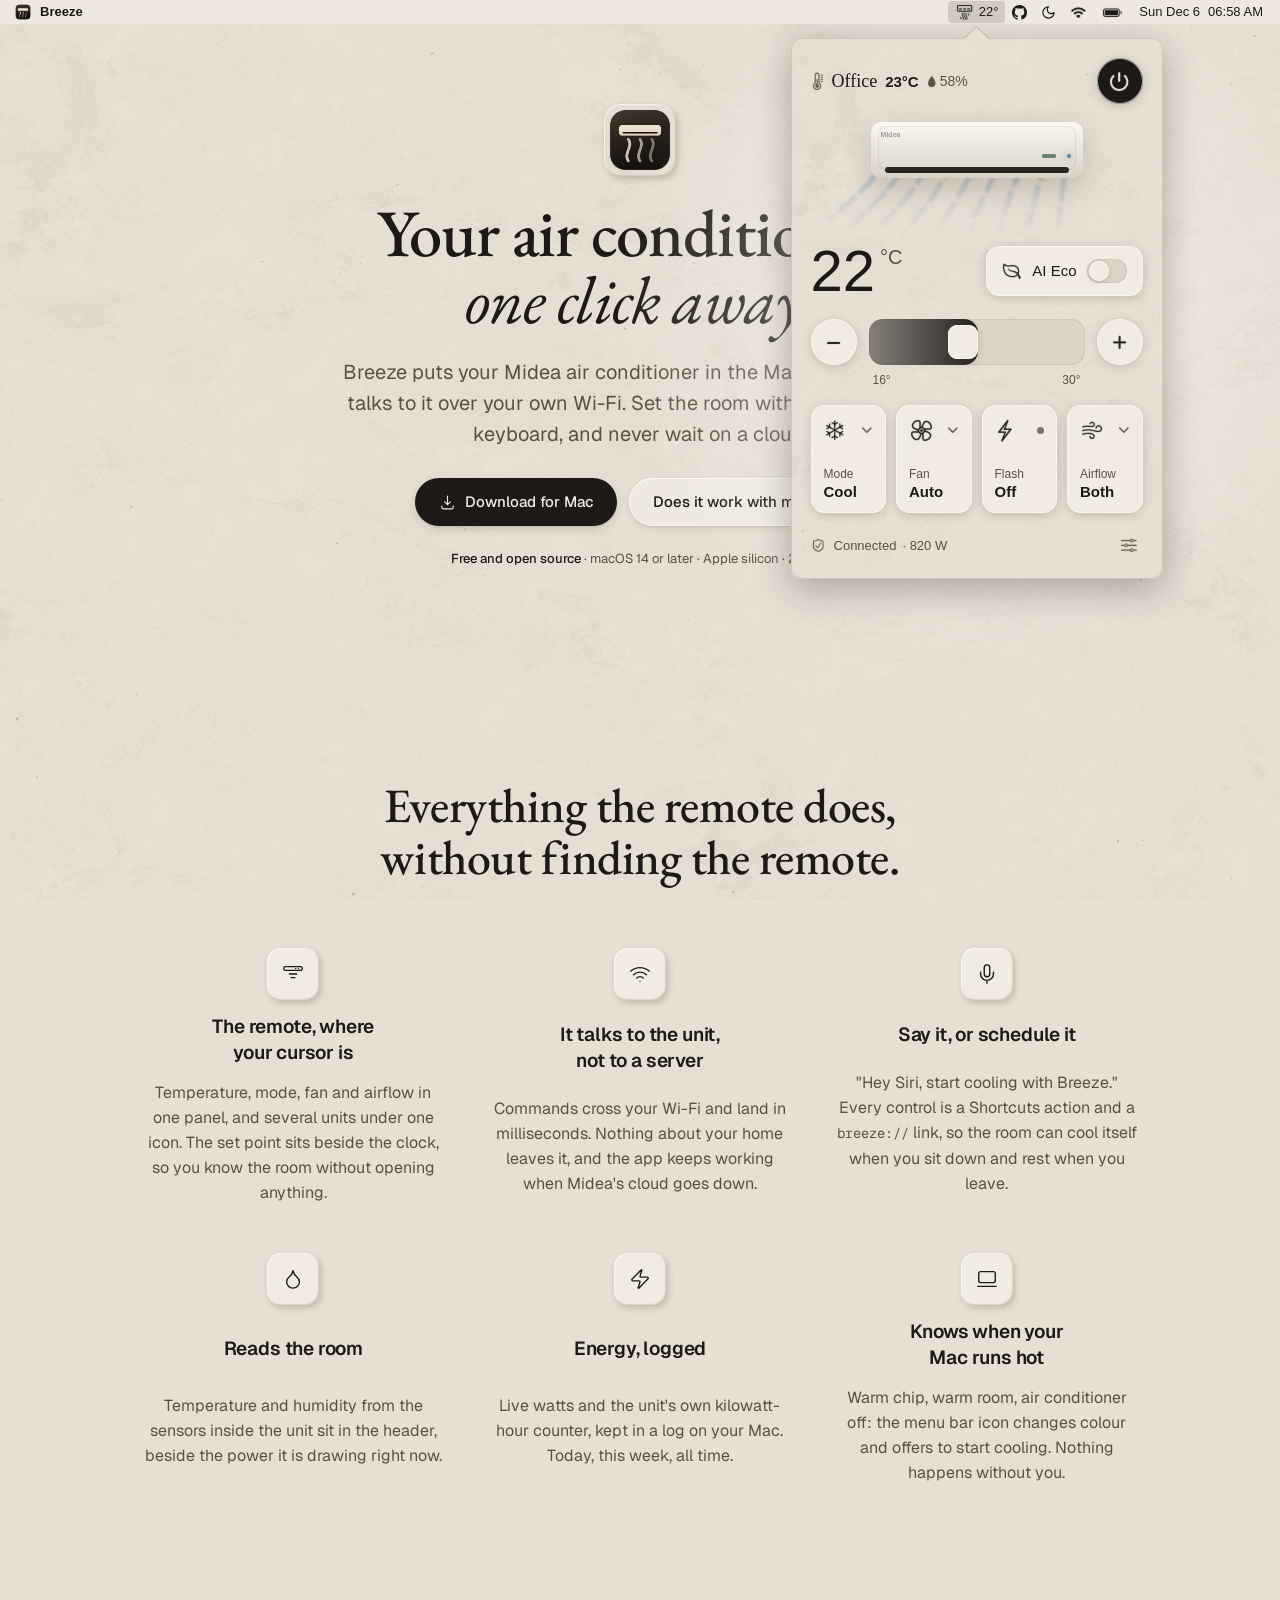
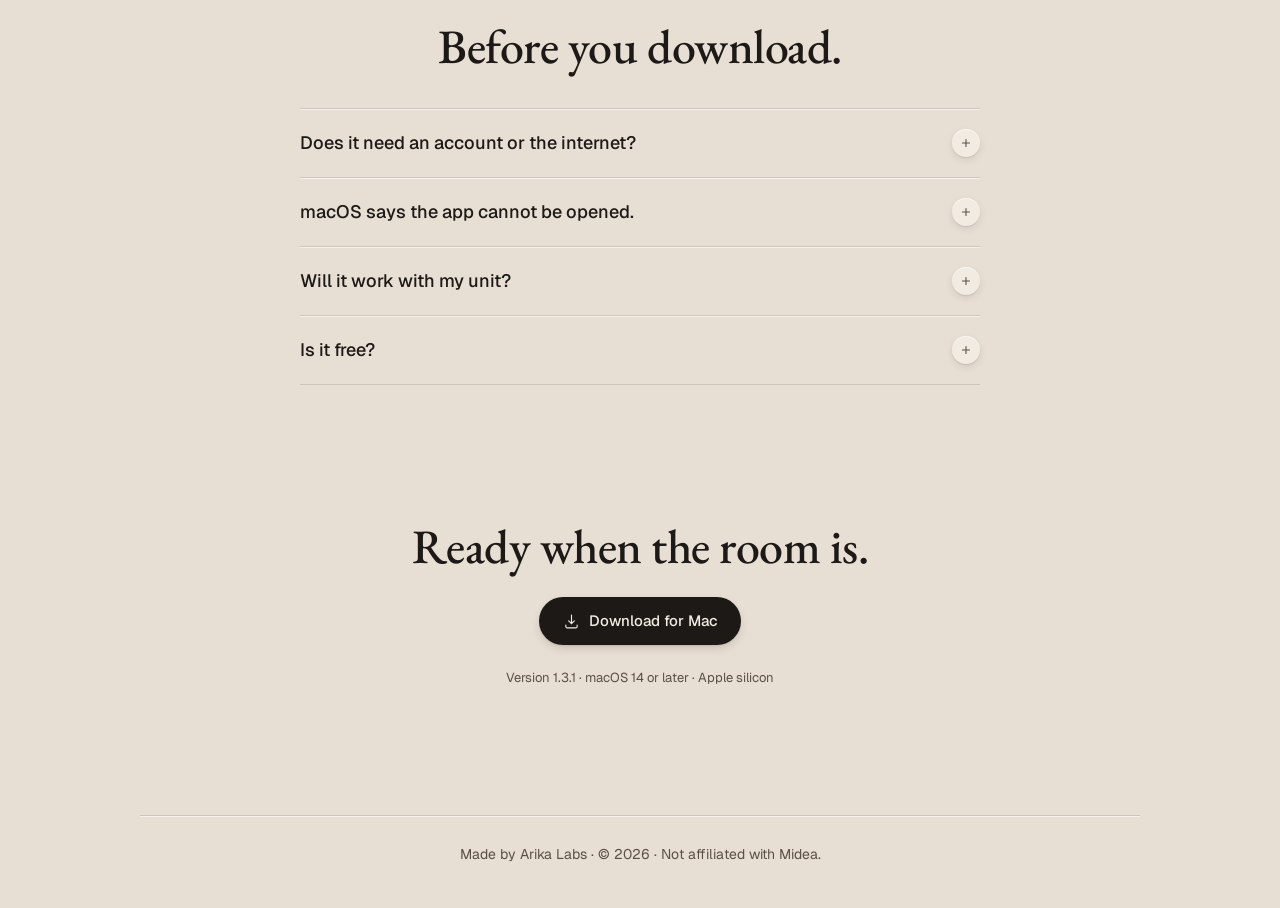
==== site/index.html @ 99cafc70 "Breeze 1.3.1 macOS menu bar app by Arika Labs for Midea air conditioners: local LAN control (MideaKi" ====
<!doctype html>
<html lang="en">
<head>
<meta charset="utf-8">
<meta name="viewport" content="width=device-width, initial-scale=1, viewport-fit=cover">
<!-- artifact:head -->
<title>Breeze</title>
<meta name="description" content="Breeze puts your Midea air conditioner in the Mac menu bar and talks to it over your own Wi-Fi. Free and open source, by Arika Labs.">
<link rel="icon" href="assets/icon.png" type="image/png">
<link rel="apple-touch-icon" href="assets/icon.png">
<meta property="og:type" content="website">
<meta property="og:title" content="Breeze">
<meta property="og:description" content="Your air conditioner, one click away. A Mac menu bar app for Midea units, by Arika Labs.">
<meta property="og:url" content="https://breeze.arikalabs.com/">
<meta property="og:image" content="https://breeze.arikalabs.com/assets/icon.png">
<meta name="twitter:card" content="summary">
<link rel="stylesheet" href="https://fonts.googleapis.com/css2?family=EB+Garamond:ital,wght@0,400;0,500;1,400;1,500&family=Geist:wght@400;500;600&family=Geist+Mono&display=swap">
<link rel="stylesheet" href="assets/site.css">
<style>
/* The stone is painted here, in the page, so its relative paths resolve against the document in every browser; the scan shows at four tenths under a wash of the ground colour. */
:root{--stone:url("assets/stone-light.jpg")}
@media (prefers-color-scheme:dark){ :root:not([data-theme="light"]){--stone:url("assets/stone-dark.jpg")} }
:root[data-theme="dark"]{--stone:url("assets/stone-dark.jpg")}
body{background:linear-gradient(var(--wash),var(--wash)) 0 0 / 100% 100% fixed,var(--stone) 0 0 / 1400px repeat fixed var(--surface)}
.sheet{background:linear-gradient(var(--wash),var(--wash)),var(--stone) center / 1400px var(--surface)}
</style>
<style>
/* panel:css */
/* The Breeze panel, measured from Sources/Breeze/*.swift. Points become CSS pixels; SwiftUI shadow radius r becomes a CSS blur of 2r. */
.bz{position:relative;width:372px;height:541px;box-sizing:border-box;padding:20px;display:flex;flex-direction:column;border-radius:11px;box-shadow:inset 0 0 0 1px var(--pop-edge);background:linear-gradient(var(--wash),var(--wash)) 0 0 / 100% 100%,var(--stone) 0 0 / 960px repeat var(--surface);color:var(--ink);font:400 15px/normal -apple-system,BlinkMacSystemFont,"SF Pro Text","Helvetica Neue",sans-serif;text-align:left;letter-spacing:normal;user-select:none;-webkit-user-select:none;--cool:#5f88a8;--heat:#b5593b;--shadow:rgba(74,58,40,.22);--air:var(--cool)}
:root[data-theme="dark"] .bz{--cool:#a9c4da;--heat:#e8907c;--shadow:rgba(0,0,0,.6)}
@media (prefers-color-scheme:dark){ :root:not([data-theme="light"]) .bz{--cool:#a9c4da;--heat:#e8907c;--shadow:rgba(0,0,0,.6)} }
.bz *{box-sizing:border-box}
:where(.bz button){font:inherit;color:inherit;border:0;padding:0;margin:0;background:none;cursor:default;-webkit-appearance:none;appearance:none}
.bz button:focus-visible{outline:2px solid var(--ink);outline-offset:2px}
.sym{display:inline-block;flex:none;background:currentColor;-webkit-mask-image:var(--i);-webkit-mask-size:100% 100%;-webkit-mask-repeat:no-repeat;-webkit-mask-position:center;mask-image:var(--i);mask-size:100% 100%;mask-repeat:no-repeat;mask-position:center}
.bz-sp{flex:1}
.bz-key{background:var(--raised);box-shadow:inset 0 0 0 1px var(--edge),0 2px 10px var(--shadow);transition:background .15s ease}
.bz-key:hover{background:var(--selected)}
.bz-round{width:46px;height:46px;border-radius:50%;display:grid;place-items:center;flex:none}

/* Symbols: the exact SF Symbol rendered at the size and weight the view uses; width and height are the symbol's own point size. */
.s-therm{--i:url([data-uri]);width:13px;height:20px}
.s-drop{--i:url([data-uri]);width:10px;height:13px}
.s-power{--i:url([data-uri]);width:23px;height:23px}
.s-minus{--i:url([data-uri]);width:18px;height:5px}
.s-plus{--i:url([data-uri]);width:18px;height:16px}
.s-leaf{--i:url([data-uri]);width:20px;height:18px}
.s-snowflake{--i:url([data-uri]);width:22px;height:22px}
.s-sun{--i:url([data-uri]);width:26px;height:24px}
.s-dry{--i:url([data-uri]);width:18px;height:22px}
.s-fan{--i:url([data-uri]);width:26px;height:24px}
.s-auto{--i:url([data-uri]);width:25px;height:22px}
.s-bolt{--i:url([data-uri]);width:20px;height:25px}
.s-wind{--i:url([data-uri]);width:25px;height:20px}
.s-chev{--i:url([data-uri]);width:12px;height:8px}
.s-shield{--i:url([data-uri]);width:15px;height:15px}
.s-sliders{--i:url([data-uri]);width:20px;height:16px}

/* Header */
.bz-head{display:flex;align-items:center;gap:8px;height:46px;flex:none}
.bz-head .s-therm{color:var(--ink-muted)}
.bz-name{font:400 18px/normal ui-serif,-apple-system-ui-serif,"New York","Iowan Old Style",Georgia,serif}
.bz-room{font-weight:600}
.bz-hum{display:flex;align-items:center;gap:3px;font-size:14px;color:var(--ink-muted);font-variant-numeric:tabular-nums}
.bz-power.on,.bz-power.on:hover{background:var(--primary);color:var(--on-primary)}

/* Hero: the unit and the air beneath it */
.bz-hero{position:relative;height:132px;flex:none}
.bz-unit{position:absolute;left:60px;top:18px;width:212px;height:56px;border-radius:10px;background:linear-gradient(#fbf8f2,#d8d1c6);box-shadow:0 10px 28px var(--shadow)}
.bz-inner{position:absolute;left:7px;top:4px;width:198px;height:44px;border-radius:8px;box-shadow:inset 0 0 0 1px rgba(0,0,0,.07)}
.bz-vent{position:absolute;left:14px;top:45px;width:184px;height:6px;border-radius:3px;background:#2a2420}
.bz-brand{position:absolute;left:20px;top:12px;transform:translate(-50%,-50%);font:600 7px/normal -apple-system,BlinkMacSystemFont,"SF Pro Text",sans-serif;color:rgba(0,0,0,.35);white-space:nowrap}
.bz-led{position:absolute;left:171px;top:32px;width:14px;height:4px;border-radius:1.5px;background:var(--success);opacity:.7}
.bz-dot{position:absolute;left:196px;top:32px;width:4px;height:4px;border-radius:50%;background:var(--air);box-shadow:0 0 6px var(--air)}
.bz.off .bz-dot{background:rgba(0,0,0,.12);box-shadow:none}
.bz-air{position:absolute;left:16px;top:56px;width:300px;height:76px;filter:blur(1.4px);pointer-events:none;transition:opacity .5s ease}
.bz.off .bz-air{opacity:0}

/* Readout and Eco */
.bz-temp{display:flex;align-items:center;height:69px;flex:none}
.bz-big{display:flex;align-items:last baseline;gap:5px}
.bz-whole{font-size:58px;font-weight:500;font-variant-numeric:tabular-nums;display:inline-block}
.bz-whole.roll{animation:bz-roll .2s ease-in-out}
@keyframes bz-roll{from{transform:translateY(calc(var(--dir,1) * 10px));opacity:0}to{transform:none;opacity:1}}
.bz-col{display:flex;flex-direction:column;justify-content:space-between;width:34px;height:50px;font-size:20px;font-weight:500;font-variant-numeric:tabular-nums}
.bz-unitsym{color:var(--ink-muted)}
.bz-frac{opacity:0;transition:opacity .2s ease}
.bz.half .bz-frac{opacity:1}
.bz-eco{display:flex;align-items:center;gap:10px;padding:13px 16px;border-radius:14px;background:var(--raised);box-shadow:inset 0 0 0 1px var(--edge),0 2px 10px var(--shadow);font-weight:500;white-space:nowrap}
.bz-eco .s-leaf{color:var(--ink)}
.bz-eco.on .s-leaf{color:var(--success)}
.bz-sw{position:relative;width:40px;height:24px;border-radius:12px;background:var(--sunken);box-shadow:inset 0 0 0 1px var(--line);transition:background .15s ease,box-shadow .15s ease;flex:none}
.bz-sw .bz-thumb{position:absolute;top:2px;left:2px;width:20px;height:20px;border-radius:50%;background:var(--raised);box-shadow:inset 0 0 0 1px var(--edge),0 1px 4px var(--shadow);transition:left .15s ease,background .15s ease}
.bz-sw.on{background:var(--primary);box-shadow:inset 0 0 0 1px var(--edge)}
.bz-sw.on .bz-thumb{left:18px;background:var(--on-primary)}

/* Slider */
.bz-slider{display:flex;align-items:center;gap:12px;margin-top:14px;height:46px;flex:none}
.bz-track{position:relative;flex:1;height:46px;border-radius:14px;background:var(--sunken);box-shadow:inset 0 0 0 1px var(--line);touch-action:none}
.bz-fill{position:absolute;left:0;top:0;bottom:0;width:calc((100% - 30px) * var(--f,0) + 30px);border-radius:14px;background:linear-gradient(90deg,color-mix(in srgb,var(--primary) 45%,transparent),color-mix(in srgb,var(--primary) 95%,transparent));transition:width .15s cubic-bezier(.2,.8,.2,1)}
.bz-knob{position:absolute;top:6px;left:calc((100% - 30px) * var(--f,0));width:30px;height:34px;border-radius:9px;background:var(--raised);box-shadow:inset 0 0 0 1px var(--edge),0 2px 8px var(--shadow);transition:left .15s cubic-bezier(.2,.8,.2,1)}
.bz.dragging .bz-knob,.bz.dragging .bz-fill{transition:none}
.bz-range{display:flex;justify-content:space-between;padding:0 62px;margin-top:8px;font-size:12px;color:var(--ink-muted);flex:none}
.bz.off .bz-temp,.bz.off .bz-slider,.bz.off .bz-range{opacity:.55}

/* Tiles */
.bz-tiles{display:flex;gap:10px;margin-top:18px;height:108px;flex:none}
.bz-tile{flex:1;min-width:0;height:108px;border-radius:14px;padding:13px;display:flex;flex-direction:column;align-items:stretch;text-align:left;position:relative}
.bz-row{display:flex;align-items:center;justify-content:space-between;height:24px;flex:none}
.bz-chev{color:var(--ink-muted)}
.bz-tdot{width:7px;height:7px;border-radius:50%;background:var(--line-strong);flex:none;transition:background .15s ease,box-shadow .15s ease}
.bz-tdot.on{background:var(--success);box-shadow:0 0 8px color-mix(in srgb,var(--success) 80%,transparent)}
.bz-grow{flex:1;min-height:6px}
.bz-lbl{font-size:12px;color:var(--ink-muted);white-space:nowrap}
.bz-val{font-size:15px;font-weight:600;margin-top:2px;white-space:nowrap;transform-origin:left center}

/* Footer */
.bz-foot{display:flex;align-items:center;gap:6px;margin-top:18px;height:28px;font-size:13px;color:var(--ink-muted);flex:none}
.bz-status{display:flex;align-items:center;gap:8px}
.bz-settings{width:28px;height:28px;display:grid;place-items:center;color:var(--ink-muted)}

/* The system menu a tile opens: macOS's own material, not the stone. */
.bz-menu{position:absolute;z-index:6;min-width:132px;padding:5px;border-radius:7px;background:rgba(242,242,242,.82);backdrop-filter:blur(40px) saturate(1.8);-webkit-backdrop-filter:blur(40px) saturate(1.8);box-shadow:0 0 0 .5px rgba(0,0,0,.18),0 12px 32px rgba(0,0,0,.22);font:400 13px/normal -apple-system,BlinkMacSystemFont,"SF Pro Text",sans-serif;color:#1d1d1f}
:root[data-theme="dark"] .bz-menu{background:rgba(44,44,46,.84);color:#f2f2f2;box-shadow:0 0 0 .5px rgba(255,255,255,.14),0 12px 32px rgba(0,0,0,.6)}
.bz-menu button{display:flex;align-items:center;gap:8px;width:100%;height:22px;padding:0 8px;border-radius:5px;text-align:left;white-space:nowrap;color:inherit}
.bz-menu button:hover,.bz-menu button:focus-visible{background:#2f7cf6;color:#fff;outline:0}
.bz-menu .sym{height:14px}
.bz-menu .s-snowflake{width:14px}.bz-menu .s-sun{width:15px}.bz-menu .s-dry{width:11px}.bz-menu .s-fan{width:15px}.bz-menu .s-auto{width:16px}
.bz-menu hr{border:0;height:1px;margin:5px 9px;background:rgba(0,0,0,.1)}
:root[data-theme="dark"] .bz-menu hr{background:rgba(255,255,255,.14)}
@media (prefers-reduced-motion:reduce){ .bz-whole.roll{animation:none} .bz *{transition:none!important} }
/* /panel:css */
</style>
<!-- /artifact:head -->
</head>
<body>
<!-- artifact:body -->
<script>(function(){try{var s=localStorage.getItem('breeze-theme');document.documentElement.setAttribute('data-theme',(s==='light'||s==='dark')?s:(window.matchMedia&&matchMedia('(prefers-color-scheme: dark)').matches?'dark':'light'));}catch(e){}})();</script>
<svg width="0" height="0" style="position:absolute" aria-hidden="true">
  <defs>
    <symbol id="i-sun" viewBox="0 0 24 24"><circle cx="12" cy="12" r="4"/><path d="M12 2v2M12 20v2M4.93 4.93l1.41 1.41M17.66 17.66l1.41 1.41M2 12h2M20 12h2M6.34 17.66l-1.41 1.41M19.07 4.93l-1.41 1.41"/></symbol>
    <symbol id="i-moon" viewBox="0 0 24 24"><path d="M12 3a6 6 0 0 0 9 9 9 9 0 1 1-9-9Z"/></symbol>
    <symbol id="i-down" viewBox="0 0 24 24"><path d="M12 3v12m0 0 4-4m-4 4-4-4M4 17v2a2 2 0 0 0 2 2h12a2 2 0 0 0 2-2v-2"/></symbol>
    <symbol id="i-bar" viewBox="0 0 24 24"><rect x="2" y="4" width="20" height="4" rx="1.5"/><path d="M15 6h.01M18 6h.01M8 12h8M10 16h4"/></symbol>
    <symbol id="i-wifi" viewBox="0 0 24 24"><path d="M12 20h.01M2 8.82a15 15 0 0 1 20 0M5 12.86a10 10 0 0 1 14 0M8.5 16.43a5 5 0 0 1 7 0"/></symbol>
    <symbol id="i-drop" viewBox="0 0 24 24"><path d="M12 22a7 7 0 0 0 7-7c0-2-1-3.9-3-5.5s-3.5-4-4-6.5c-.5 2.5-2 4.9-4 6.5C6 11.1 5 13 5 15a7 7 0 0 0 7 7z"/></symbol>
    <symbol id="i-bolt" viewBox="0 0 24 24"><path d="M4 14a1 1 0 0 1-.78-1.63l9.9-10.2a.5.5 0 0 1 .86.46l-1.92 6.02A1 1 0 0 0 13 10h7a1 1 0 0 1 .78 1.63l-9.9 10.2a.5.5 0 0 1-.86-.46l1.92-6.02A1 1 0 0 0 11 14z"/></symbol>
    <symbol id="i-laptop" viewBox="0 0 24 24"><rect x="3" y="4" width="18" height="12" rx="2"/><path d="M2 20h20"/></symbol>
    <symbol id="i-mic" viewBox="0 0 24 24"><path d="M12 2a3 3 0 0 0-3 3v7a3 3 0 0 0 6 0V5a3 3 0 0 0-3-3Z"/><path d="M19 10v2a7 7 0 0 1-14 0v-2M12 19v3"/></symbol>
    <symbol id="i-plus" viewBox="0 0 24 24"><path d="M12 5v14M5 12h14"/></symbol>
    <symbol id="i-x" viewBox="0 0 24 24"><path d="M18 6 6 18M6 6l12 12"/></symbol>
  </defs>
</svg>

<header class="top">
  <a class="app" href="#top"><img src="assets/icon.png" width="18" height="18" alt="">Breeze</a>
  <button class="it mb-status open" id="statusItem" type="button" aria-expanded="true" aria-controls="pop" aria-label="Breeze, 22°. Open or close the panel"><i class="sym s-ac" aria-hidden="true"></i><span id="statusTitle">22°</span></button>
  <a class="it" href="https://github.com/ArikaLabs/Breeze" aria-label="Breeze on GitHub" title="GitHub"><svg viewBox="0 0 16 16" fill="currentColor" aria-hidden="true"><path d="M8 0C3.58 0 0 3.58 0 8c0 3.54 2.29 6.53 5.47 7.59.4.07.55-.17.55-.38 0-.19-.01-.82-.01-1.49-2.01.37-2.53-.49-2.69-.94-.09-.23-.48-.94-.82-1.13-.28-.15-.68-.52-.01-.53.63-.01 1.08.58 1.23.82.72 1.21 1.87.87 2.33.66.07-.52.28-.87.51-1.07-1.78-.2-3.64-.89-3.64-3.95 0-.87.31-1.59.82-2.15-.08-.2-.36-1.02.08-2.12 0 0 .67-.21 2.2.82.64-.18 1.32-.27 2-.27.68 0 1.36.09 2 .27 1.53-1.04 2.2-.82 2.2-.82.44 1.1.16 1.92.08 2.12.51.56.82 1.27.82 2.15 0 3.07-1.87 3.75-3.65 3.95.29.25.54.73.54 1.48 0 1.07-.01 1.93-.01 2.2 0 .21.15.46.55.38A8.013 8.013 0 0 0 16 8c0-4.42-3.58-8-8-8z"/></svg></a>
  <button class="it" id="theme" type="button" aria-label="Switch to the dark theme">
    <svg class="only-light" fill="none" stroke="currentColor" stroke-width="1.8" stroke-linecap="round" stroke-linejoin="round" aria-hidden="true"><use href="#i-moon"/></svg>
    <svg class="only-dark" fill="none" stroke="currentColor" stroke-width="1.8" stroke-linecap="round" stroke-linejoin="round" aria-hidden="true"><use href="#i-sun"/></svg>
  </button>
  <span class="it" aria-hidden="true"><i class="sym s-wifi"></i></span>
  <span class="it" aria-hidden="true"><i class="sym s-battery"></i></span>
  <span class="it clock"><span class="date" id="clockDate"></span><span id="clockTime"></span></span>
</header>

<main id="top">
  <section class="hero">
    <div class="wrap">
      <div class="copy">
        <img class="icon" src="assets/icon.png" width="72" height="72" alt="">
        <h1>Your air conditioner,<br><em>one click away.</em></h1>
        <p class="lede">Breeze puts your Midea air conditioner in the Mac menu bar and talks to it over your own Wi-Fi. Set the room without leaving the keyboard, and never wait on a cloud.</p>
        <div class="cta">
          <a class="btn btn-primary" href="download.html"><svg fill="none" stroke="currentColor" stroke-width="1.6" stroke-linecap="round" stroke-linejoin="round" aria-hidden="true"><use href="#i-down"/></svg>Download for Mac</a>
          <button class="btn btn-secondary" type="button" data-open="models">Does it work with my unit?</button>
        </div>
        <p class="fine"><b>Free and open source</b> · macOS 14 or later · Apple silicon · 2.6 MB</p>
      </div>
    </div>
    <div class="pop-wrap" id="popWrap">
      <div class="pop-scale" id="popScale">
        <div class="pop-arrow" id="popArrow" aria-hidden="true"></div>
        <div class="pop" id="pop">
<!-- panel:html -->
<div class="bz" id="bz" aria-label="Breeze, the control panel, working">
  <div class="bz-head">
    <i class="sym s-therm" aria-hidden="true"></i>
    <span class="bz-name">Office</span>
    <span class="bz-room" title="Room temperature, measured by the unit">23°C</span>
    <span class="bz-hum" title="Indoor humidity 58%, measured by the unit"><i class="sym s-drop" aria-hidden="true"></i><span>58%</span></span>
    <span class="bz-sp"></span>
    <button class="bz-key bz-round bz-power on" id="bzPower" type="button" aria-label="Turn off" aria-pressed="true" title="Turn off"><i class="sym s-power" aria-hidden="true"></i></button>
  </div>
  <div class="bz-hero" aria-hidden="true">
    <canvas class="bz-air" id="bzAir" width="600" height="152"></canvas>
    <div class="bz-unit"><span class="bz-inner"></span><span class="bz-brand">Midea</span><span class="bz-led"></span><span class="bz-dot"></span><span class="bz-vent"></span></div>
  </div>
  <div class="bz-temp">
    <div class="bz-big" aria-live="polite" aria-atomic="true"><span class="bz-whole" id="bzWhole">22</span><span class="bz-col"><span class="bz-unitsym">°C</span><span class="bz-frac" id="bzFrac">.5</span></span></div>
    <span class="bz-sp"></span>
    <div class="bz-eco" id="bzEco"><i class="sym s-leaf" aria-hidden="true"></i><span>AI Eco</span><button class="bz-sw" id="bzEcoSw" type="button" role="switch" aria-checked="false" aria-label="AI Eco"><span class="bz-thumb"></span></button></div>
  </div>
  <div class="bz-slider">
    <button class="bz-key bz-round" id="bzMinus" type="button" aria-label="Half a degree cooler"><i class="sym s-minus" aria-hidden="true"></i></button>
    <div class="bz-track" id="bzTrack" role="slider" tabindex="0" aria-label="Target temperature" aria-valuemin="16" aria-valuemax="30" aria-valuenow="22" aria-valuetext="22 degrees"><span class="bz-fill" id="bzFill"></span><span class="bz-knob" id="bzKnob"></span></div>
    <button class="bz-key bz-round" id="bzPlus" type="button" aria-label="Half a degree warmer"><i class="sym s-plus" aria-hidden="true"></i></button>
  </div>
  <div class="bz-range" aria-hidden="true"><span>16°</span><span>30°</span></div>
  <div class="bz-tiles">
    <button class="bz-key bz-tile" id="bzMode" type="button" aria-haspopup="menu" aria-expanded="false"><span class="bz-row"><i class="sym s-snowflake" id="bzModeIcon" aria-hidden="true"></i><i class="sym s-chev bz-chev" aria-hidden="true"></i></span><span class="bz-grow"></span><span class="bz-lbl">Mode</span><span class="bz-val" id="bzModeVal">Cool</span></button>
    <button class="bz-key bz-tile" id="bzFan" type="button" aria-haspopup="menu" aria-expanded="false"><span class="bz-row"><i class="sym s-fan" aria-hidden="true"></i><i class="sym s-chev bz-chev" aria-hidden="true"></i></span><span class="bz-grow"></span><span class="bz-lbl">Fan</span><span class="bz-val" id="bzFanVal">Auto</span></button>
    <button class="bz-key bz-tile" id="bzFlash" type="button" aria-pressed="false"><span class="bz-row"><i class="sym s-bolt" aria-hidden="true"></i><span class="bz-tdot" id="bzFlashDot"></span></span><span class="bz-grow"></span><span class="bz-lbl">Flash</span><span class="bz-val" id="bzFlashVal">Off</span></button>
    <button class="bz-key bz-tile" id="bzSwing" type="button" aria-haspopup="menu" aria-expanded="false"><span class="bz-row"><i class="sym s-wind" aria-hidden="true"></i><i class="sym s-chev bz-chev" aria-hidden="true"></i></span><span class="bz-grow"></span><span class="bz-lbl">Airflow</span><span class="bz-val" id="bzSwingVal">Both</span></button>
  </div>
  <div class="bz-foot">
    <span class="bz-status"><i class="sym s-shield" aria-hidden="true"></i><span>Connected</span></span><span id="bzWatts">· 820 W</span><span class="bz-sp"></span><button class="bz-settings" type="button" aria-label="Settings" title="Settings"><i class="sym s-sliders" aria-hidden="true"></i></button>
  </div>
  <div class="bz-menu" id="bzMenu" role="menu" hidden></div>
</div>
<!-- /panel:html -->
        </div>
      </div>
    </div>
  </section>

  <section class="why" id="why">
    <div class="wrap">
      <h2>Everything the remote does, without finding the remote.</h2>
      <div class="three">
        <div class="feature">
          <div class="relief"><svg fill="none" stroke="currentColor" stroke-width="1.5" stroke-linecap="round" stroke-linejoin="round" aria-hidden="true"><use href="#i-bar"/></svg></div>
          <h3>The remote, where your cursor is</h3>
          <p>Temperature, mode, fan and airflow in one panel, and several units under one icon. The set point sits beside the clock, so you know the room without opening anything.</p>
        </div>
        <div class="feature">
          <div class="relief"><svg fill="none" stroke="currentColor" stroke-width="1.5" stroke-linecap="round" stroke-linejoin="round" aria-hidden="true"><use href="#i-wifi"/></svg></div>
          <h3>It talks to the unit, not to a server</h3>
          <p>Commands cross your Wi-Fi and land in milliseconds. Nothing about your home leaves it, and the app keeps working when Midea's cloud goes down.</p>
        </div>
        <div class="feature">
          <div class="relief"><svg fill="none" stroke="currentColor" stroke-width="1.5" stroke-linecap="round" stroke-linejoin="round" aria-hidden="true"><use href="#i-mic"/></svg></div>
          <h3>Say it, or schedule it</h3>
          <p>"Hey Siri, start cooling with Breeze." Every control is a Shortcuts action and a <code>breeze://</code> link, so the room can cool itself when you sit down and rest when you leave.</p>
        </div>
        <div class="feature">
          <div class="relief"><svg fill="none" stroke="currentColor" stroke-width="1.5" stroke-linecap="round" stroke-linejoin="round" aria-hidden="true"><use href="#i-drop"/></svg></div>
          <h3>Reads the room</h3>
          <p>Temperature and humidity from the sensors inside the unit sit in the header, beside the power it is drawing right now.</p>
        </div>
        <div class="feature">
          <div class="relief"><svg fill="none" stroke="currentColor" stroke-width="1.5" stroke-linecap="round" stroke-linejoin="round" aria-hidden="true"><use href="#i-bolt"/></svg></div>
          <h3>Energy, logged</h3>
          <p>Live watts and the unit's own kilowatt-hour counter, kept in a log on your Mac. Today, this week, all time.</p>
        </div>
        <div class="feature">
          <div class="relief"><svg fill="none" stroke="currentColor" stroke-width="1.5" stroke-linecap="round" stroke-linejoin="round" aria-hidden="true"><use href="#i-laptop"/></svg></div>
          <h3>Knows when your Mac runs hot</h3>
          <p>Warm chip, warm room, air conditioner off: the menu bar icon changes colour and offers to start cooling. Nothing happens without you.</p>
        </div>
      </div>
    </div>
  </section>

  <section class="faq" id="faq">
    <div class="wrap">
      <div class="inner">
        <h2>Before you download.</h2>
        <details>
          <summary>Does it need an account or the internet?<span class="pm"><svg fill="none" stroke="currentColor" stroke-width="2.2" stroke-linecap="round" aria-hidden="true"><use href="#i-plus"/></svg></span></summary>
          <div class="a"><p>Once. During setup Breeze signs in to the MSmartHome account your unit is paired with, fetches the unit's local key, and forgets your password. From then on it only talks to the unit over your Wi-Fi. No analytics, no telemetry, no account with us.</p></div>
        </details>
        <details id="allow">
          <summary>macOS says the app cannot be opened.<span class="pm"><svg fill="none" stroke="currentColor" stroke-width="2.2" stroke-linecap="round" aria-hidden="true"><use href="#i-plus"/></svg></span></summary>
          <div class="a">
            <p>Breeze is not yet notarized by Apple, so the first launch is blocked. Click Done (macOS 15) or Cancel (macOS 14), then within the hour open System Settings → Privacy &amp; Security and choose Open Anyway. On macOS 14 you can instead Control-click Breeze and choose Open. It happens once. In Terminal, this does the same:</p>
            <div class="cmd"><code id="xattr">xattr -dr com.apple.quarantine /Applications/Breeze.app</code><button type="button" id="copy" aria-label="Copy command">Copy</button></div>
          </div>
        </details>
        <details>
          <summary>Will it work with my unit?<span class="pm"><svg fill="none" stroke="currentColor" stroke-width="2.2" stroke-linecap="round" aria-hidden="true"><use href="#i-plus"/></svg></span></summary>
          <div class="a"><p>If it is a Midea-made air conditioner with Wi-Fi and the MSmartHome app controls it, yes. Units sold under other names on the same module should work but have not been tried here. <a class="u" href="#models" data-open="models">See the list of models</a>.</p></div>
        </details>
        <details>
          <summary>Is it free?<span class="pm"><svg fill="none" stroke="currentColor" stroke-width="2.2" stroke-linecap="round" aria-hidden="true"><use href="#i-plus"/></svg></span></summary>
          <div class="a"><p>Free, and open source under the MIT license. The code, the issues and every release are on <a class="u" href="https://github.com/ArikaLabs/Breeze">GitHub</a>.</p></div>
        </details>
      </div>
    </div>
  </section>

  <section class="closing">
    <div class="wrap center">
      <h2>Ready when the room is.</h2>
      <a class="btn btn-primary" href="download.html"><svg fill="none" stroke="currentColor" stroke-width="1.6" stroke-linecap="round" stroke-linejoin="round" aria-hidden="true"><use href="#i-down"/></svg>Download for Mac</a>
      <p class="fine">Version 1.3.1 · macOS 14 or later · Apple silicon</p>
    </div>
  </section>
</main>

<footer>
  <div class="wrap">
    <p class="row">Made by Arika Labs · © 2026 · Not affiliated with Midea.</p>
  </div>
</footer>

<dialog id="models" aria-labelledby="models-title">
  <div class="sheet">
    <div class="sheet-head">
      <h2 id="models-title" tabindex="-1">Will it work with my unit?</h2>
      <button class="close" type="button" data-close aria-label="Close"><svg fill="none" stroke="currentColor" stroke-width="2.2" stroke-linecap="round" aria-hidden="true"><use href="#i-x"/></svg></button>
    </div>
    <p>Breeze speaks the local protocol of the Wi-Fi module Midea has built into its air conditioners since about 2019, sold under its own name and a dozen others. One condition: the unit must be paired in the MSmartHome app, because Midea's cloud hands the local key only to the account that owns it.</p>
    <p>A quick check. When you set the unit up, it broadcast a Wi-Fi network called <code>net_ac_XXXX</code>, and MSmartHome controls it today. If both are true, Breeze will find it.</p>
    <div class="table-wrap">
      <table>
        <thead><tr><th scope="col">Unit</th><th scope="col">Status</th></tr></thead>
        <tbody>
          <tr><td>Midea AI ECOMASTER and Prime Guard splits (remote RG10E21)</td><td><span class="status s-yes">Tested</span></td></tr>
          <tr><td>Other Midea-branded splits, portables and window units with built-in Wi-Fi</td><td><span class="status s-likely">Expected to work</span></td></tr>
          <tr><td>Comfee, Carrier (Midea-built mini-splits), Toshiba (Midea-Toshiba lines), Inventor, Kaisai, Rotenso, Mr Cool, Pioneer, Senville, Bosch Climate 5000, Danby, Keystone, Vivax, Qlima, Mitsui, Artel</td><td><span class="status s-maybe">Same module, untested</span></td></tr>
          <tr><td>Units with the OSK102, OSK103 or OSK105 USB SmartKey</td><td><span class="status s-maybe">Same module, untested</span></td></tr>
          <tr><td>Units paired only in NetHome Plus or Midea Air</td><td><span class="status s-maybe">Pair in MSmartHome first</span></td></tr>
          <tr><td>Older V2 Wi-Fi modules, roughly before 2019</td><td><span class="status s-no">Not yet</span></td></tr>
          <tr><td>Dehumidifiers, heat pump water heaters, fans</td><td><span class="status s-no">Not supported</span></td></tr>
        </tbody>
      </table>
    </div>
    <p class="note">Simpler models show fewer tiles: no Eco, no Flash, no humidity, no power figures. Only the first row has been tried here. If yours misbehaves, use Settings → Copy diagnostics and <a class="u" href="https://github.com/ArikaLabs/Breeze/issues">open an issue</a>.</p>
  </div>
</dialog>

<script>
// panel:js
// The panel's behaviour, ported from DeviceStore/ControlPanelView: the same state, the same rules.
window.BreezePanel = (function(){
  var $ = function(id){ return document.getElementById(id); };
  var root = $('bz'); if (!root) return null;
  var S = { power: true, temp: 22, mode: 'cool', fan: 102, flash: false, swing: 'both', eco: false };
  var MODES = [['auto','Auto','s-auto'],['cool','Cool','s-snowflake'],['dry','Dry','s-dry'],['heat','Heat','s-sun'],['fan','Fan','s-fan']];
  var FANS = [[102,'Auto'],[40,'Low'],[60,'Medium'],[80,'High']];
  var SWINGS = [['off','Off'],['vertical','Vertical'],['horizontal','Horizontal'],['both','Both']];
  var MIN = 16, MAX = 30, listeners = [];
  function find(list, key){ for (var i = 0; i < list.length; i++) if (list[i][0] === key) return list[i]; return list[0]; }
  function isDark(){ return document.documentElement.getAttribute('data-theme') === 'dark'; }

  // Status item title, as DeviceStore.updateTitle builds it.
  function title(){ if (!S.power) return 'Off'; return (S.temp % 1 ? S.temp.toFixed(1) : String(S.temp)) + '°'; }

  var lastWhole = 22;
  function render(){
    root.classList.toggle('off', !S.power);
    root.classList.toggle('half', S.temp % 1 !== 0);
    root.style.setProperty('--air', S.mode === 'heat' ? 'var(--heat)' : 'var(--cool)');
    var whole = Math.floor(S.temp), w = $('bzWhole');
    if (whole !== lastWhole) {
      w.style.setProperty('--dir', whole > lastWhole ? 1 : -1);
      w.classList.remove('roll'); void w.offsetWidth; w.classList.add('roll');
      lastWhole = whole;
    }
    w.textContent = whole;
    var track = $('bzTrack');
    track.style.setProperty('--f', (S.temp - MIN) / (MAX - MIN));
    track.setAttribute('aria-valuenow', S.temp); track.setAttribute('aria-valuetext', S.temp + ' degrees');
    var p = $('bzPower'); p.classList.toggle('on', S.power); p.setAttribute('aria-pressed', S.power); p.setAttribute('aria-label', S.power ? 'Turn off' : 'Turn on'); p.title = p.getAttribute('aria-label');
    var m = find(MODES, S.mode); $('bzModeVal').textContent = m[1]; $('bzModeIcon').className = 'sym ' + m[2];
    $('bzFanVal').textContent = find(FANS, S.fan)[1];
    $('bzSwingVal').textContent = find(SWINGS, S.swing)[1];
    $('bzFlashVal').textContent = S.flash ? 'On' : 'Off'; $('bzFlashDot').classList.toggle('on', S.flash); $('bzFlash').setAttribute('aria-pressed', S.flash);
    $('bzEco').classList.toggle('on', S.eco); $('bzEcoSw').classList.toggle('on', S.eco); $('bzEcoSw').setAttribute('aria-checked', S.eco);
    var watts = $('bzWatts'); watts.hidden = !S.power; watts.textContent = '· ' + (S.flash ? '1.4 kW' : (S.eco ? '540 W' : '820 W'));
    fitValues();
    for (var i = 0; i < listeners.length; i++) listeners[i](S, title());
  }
  // TileBody's minimumScaleFactor(0.75): a long value shrinks to fit, never wraps.
  function fitValues(){
    var vals = root.querySelectorAll('.bz-val');
    for (var i = 0; i < vals.length; i++) {
      var el = vals[i]; el.style.fontSize = '';
      var avail = el.parentNode.clientWidth - 26, need = el.scrollWidth;
      if (need > avail) el.style.fontSize = Math.max(11.25, 15 * avail / need) + 'px';
    }
  }
  function setTemp(t){ S.temp = Math.min(MAX, Math.max(MIN, Math.round(t * 2) / 2)); render(); }

  // Air: AirflowView's canvas, line for line. Fan speed sets pace and density; swing sweeps and tilts the field.
  var canvas = $('bzAir'), ctx = canvas.getContext('2d'), dpr = Math.min(3, window.devicePixelRatio || 1), W = 300, H = 76;
  canvas.width = W * dpr; canvas.height = H * dpr;
  var t0 = Math.random() * 1000, last = 0, raf = 0, visible = true, shown = true;
  function tint(){ return S.mode === 'heat' ? (isDark() ? '#e8907c' : '#b5593b') : (isDark() ? '#a9c4da' : '#5f88a8'); }
  function rgba(hex, a){ var v = parseInt(hex.slice(1), 16); return 'rgba(' + (v >> 16) + ',' + ((v >> 8) & 255) + ',' + (v & 255) + ',' + a + ')'; }
  function draw(now){
    raf = requestAnimationFrame(draw);
    if (!S.power || !visible || !shown) return;
    if (now - last < 1000 / 30) return; last = now;
    var t = t0 + now / 1000, c = tint();
    ctx.setTransform(dpr, 0, 0, dpr, 0, 0); ctx.clearRect(0, 0, W, H);
    var speed = S.fan === 102 ? 0.6 : Math.min(Math.max(S.fan, 20), 100) / 100;
    var horizontal = S.swing === 'horizontal' || S.swing === 'both', vertical = S.swing === 'vertical' || S.swing === 'both';
    var sweep = horizontal ? Math.sin(t * 0.8) * 42 : 0;
    var tilt = vertical ? 0.5 + 0.5 * Math.sin(t * 0.65) : 0.55;
    var reach = H * (0.6 + 0.4 * tilt), spreadScale = 0.45 + 0.9 * tilt;
    var lines = 9, fieldWidth = 186, left = (W - fieldWidth) / 2;
    var alpha = 0.3 + 0.3 * speed, dashOn = 14 + 10 * speed, dashOff = 11 - 4 * speed, lineWidth = 3.5 + 2.5 * speed, flowRate = 28 + 50 * speed;
    ctx.lineCap = 'round'; ctx.lineWidth = lineWidth; ctx.setLineDash([dashOn, dashOff]);
    var g = ctx.createLinearGradient(0, 0, 0, reach);
    g.addColorStop(0, rgba(c, alpha)); g.addColorStop(0.5, rgba(c, alpha * 0.4)); g.addColorStop(1, rgba(c, 0));
    ctx.strokeStyle = g;
    for (var i = 0; i < lines; i++) {
      var fi = i / (lines - 1), x0 = left + fi * fieldWidth;
      var sway = Math.sin(t * 1.5 * (0.6 + speed) + i * 0.9) * 5;
      var spread = (fi - 0.5) * 44 * spreadScale;
      var endX = x0 + spread + sway + sweep, c1x = x0 + sweep * 0.25 + sway * 0.5, c2x = x0 + spread * 0.7 + sweep * 0.7 - sway;
      ctx.lineDashOffset = -t * flowRate + i * 7;
      ctx.beginPath(); ctx.moveTo(x0, 0); ctx.bezierCurveTo(c1x, reach * 0.35, c2x, reach * 0.7, endX, reach); ctx.stroke();
    }
  }
  raf = requestAnimationFrame(draw);
  document.addEventListener('visibilitychange', function(){ visible = !document.hidden; });

  // Menus: the tile's NSMenu, opened under the tile.
  var menu = $('bzMenu'), menuFor = null;
  function closeMenu(){ if (!menuFor) return; menu.hidden = true; menuFor.setAttribute('aria-expanded', 'false'); var b = menuFor; menuFor = null; b.focus({ preventScroll: true }); }
  function openMenu(tile, items){
    if (menuFor === tile) { closeMenu(); return; }
    closeMenu();
    menu.innerHTML = '';
    items.forEach(function(it){
      if (it === '-') { menu.appendChild(document.createElement('hr')); return; }
      var b = document.createElement('button'); b.type = 'button'; b.setAttribute('role', 'menuitem');
      if (it.icon) { var ic = document.createElement('i'); ic.className = 'sym ' + it.icon; ic.setAttribute('aria-hidden', 'true'); b.appendChild(ic); }
      b.appendChild(document.createTextNode(it.label));
      b.addEventListener('click', function(){ closeMenu(); it.run(); });
      menu.appendChild(b);
    });
    menu.style.left = tile.offsetLeft + 'px'; menu.style.top = (tile.offsetTop + tile.offsetHeight + 4) + 'px';
    menu.hidden = false; menuFor = tile; tile.setAttribute('aria-expanded', 'true');
    var first = menu.querySelector('button'); if (first) first.focus({ preventScroll: true });
  }
  document.addEventListener('pointerdown', function(e){ if (menuFor && !menu.contains(e.target) && !menuFor.contains(e.target)) closeMenu(); });
  document.addEventListener('keydown', function(e){
    if (!menuFor) return;
    var items = Array.prototype.slice.call(menu.querySelectorAll('button')), i = items.indexOf(document.activeElement);
    if (e.key === 'Escape') { closeMenu(); e.preventDefault(); }
    if (e.key === 'ArrowDown') { items[(i + 1) % items.length].focus(); e.preventDefault(); }
    if (e.key === 'ArrowUp') { items[(i - 1 + items.length) % items.length].focus(); e.preventDefault(); }
  });

  $('bzPower').addEventListener('click', function(){ S.power = !S.power; render(); });
  $('bzMinus').addEventListener('click', function(){ setTemp(S.temp - 0.5); });
  $('bzPlus').addEventListener('click', function(){ setTemp(S.temp + 0.5); });
  $('bzEcoSw').addEventListener('click', function(){ S.eco = !S.eco; render(); });
  $('bzFlash').addEventListener('click', function(){ S.flash = !S.flash; render(); });
  $('bzMode').addEventListener('click', function(){ openMenu(this, MODES.map(function(m){ return { label: m[1], icon: m[2], run: function(){ S.mode = m[0]; render(); } }; })); });
  $('bzFan').addEventListener('click', function(){ openMenu(this, FANS.map(function(f){ return { label: f[1], run: function(){ S.fan = f[0]; render(); } }; })); });
  $('bzSwing').addEventListener('click', function(){ openMenu(this, SWINGS.map(function(s){ return { label: s[1], run: function(){ S.swing = s[0]; render(); } }; }).concat(['-', { label: 'Breeze Away', run: function(){} }, { label: 'Breezeless', run: function(){} }])); });

  // The slider: TemperatureSlider's drag, snapping to half degrees.
  var track = $('bzTrack'), dragging = false;
  function fromEvent(e){ var r = track.getBoundingClientRect(); var k = r.width / track.clientWidth; var x = (e.clientX - r.left) / k; var f = Math.min(1, Math.max(0, (x - 15) / (track.clientWidth - 30))); setTemp(MIN + f * (MAX - MIN)); }
  track.addEventListener('pointerdown', function(e){ dragging = true; root.classList.add('dragging'); track.setPointerCapture(e.pointerId); fromEvent(e); });
  track.addEventListener('pointermove', function(e){ if (dragging) fromEvent(e); });
  function endDrag(){ dragging = false; root.classList.remove('dragging'); }
  track.addEventListener('pointerup', endDrag); track.addEventListener('pointercancel', endDrag);
  track.addEventListener('keydown', function(e){
    if (e.key === 'ArrowLeft' || e.key === 'ArrowDown') { setTemp(S.temp - 0.5); e.preventDefault(); }
    if (e.key === 'ArrowRight' || e.key === 'ArrowUp') { setTemp(S.temp + 0.5); e.preventDefault(); }
  });

  render();
  return { state: S, set: function(p){ for (var k in p) S[k] = p[k]; render(); }, onChange: function(fn){ listeners.push(fn); fn(S, title()); }, title: title, refit: fitValues, visible: function(v){ shown = v; } };
})();
// /panel:js
</script>
<script>
(function(){
  var $ = function(id){ return document.getElementById(id); };
  // The popover hangs from the status item, as NSPopover does: centred under it, kept on screen, the title frozen while open.
  var pop = $('pop'), arrow = $('popArrow'), item = $('statusItem'), titleEl = $('statusTitle'), wrapEl = $('popWrap'), scaleEl = $('popScale');
  var pending = '22°', popOpen = true;
  function placePop(){
    var vw = document.documentElement.clientWidth, r = item.getBoundingClientRect(), centre = r.left + r.width / 2;
    if (vw > 899) {
      var left = Math.min(Math.max(12, centre - 186), vw - 372 - 12);
      wrapEl.style.left = left + 'px'; wrapEl.style.height = ''; scaleEl.style.transform = '';
      var ax = (centre - left) + 'px'; pop.style.setProperty('--ax', ax); arrow.style.setProperty('--ax', ax);
    } else {
      var k = Math.min(1, wrapEl.clientWidth / 372);
      scaleEl.style.transform = 'scale(' + k + ')'; wrapEl.style.height = Math.round(541 * k) + 'px';
    }
    if (window.BreezePanel) BreezePanel.refit();
  }
  function setPop(open){
    popOpen = open; pop.classList.toggle('hide', !open); arrow.classList.toggle('hide', !open);
    item.classList.toggle('open', open); item.setAttribute('aria-expanded', open);
    if (!open) titleEl.textContent = pending;
    if (open && window.scrollY > 80) window.scrollTo({ top: 0, behavior: 'smooth' });
    if (window.BreezePanel) BreezePanel.visible(open);
  }
  item.addEventListener('click', function(){ setPop(!popOpen); });
  document.addEventListener('keydown', function(e){ if (e.key === 'Escape' && popOpen && pop.contains(document.activeElement)) { setPop(false); item.focus(); } });
  if (window.BreezePanel) BreezePanel.onChange(function(st, t){ pending = t; if (!popOpen) titleEl.textContent = t; item.setAttribute('aria-label', 'Breeze, ' + t + '. Open or close the panel'); });
  window.addEventListener('resize', placePop);
  window.addEventListener('breeze:bar', placePop);
  if ('ResizeObserver' in window) new ResizeObserver(placePop).observe(document.querySelector('.top'));
  placePop();

})();
</script>
<script src="assets/site.js"></script>
<!-- /artifact:body -->
</body>
</html>
---- site/assets/site.css ----
/* One column of stone, one product picture, as few words as the facts allow. Travertine by day, Basalt by night. */
:root{
  --surface:#e7ded4; --raised:#f1ebe2; --sunken:#dcd3c9; --selected:#d4cbc0;
  --line:#cfc6bb; --line-strong:#7c7368; --ink:#1c1916; --ink-muted:#5b5046;
  --primary:#1c1916; --on-primary:#f1ebe2; --success:#355e41; --warning:#6f510b; --danger:#93361f;
  --edge:rgba(255,253,248,.62); --daylight:rgba(255,251,243,.6); --scrim:rgba(28,25,22,.4);
  --shadow-raised:inset 0 1px 0 rgba(255,255,255,.55),0 1px 1px rgba(74,58,40,.10),0 3px 8px -2px rgba(74,58,40,.18);
  --shadow-float:0 2px 4px rgba(74,58,40,.08),0 24px 56px -16px rgba(74,58,40,.35);
  --shadow-inset:inset 0 1px 2px rgba(74,58,40,.14);
  --shadow-relief:inset 1px 1px 0 rgba(255,255,255,.6),inset -1px -1px 1px rgba(74,58,40,.14),2px 3px 6px rgba(74,58,40,.24);
  --shadow-key:0 1px 1px rgba(74,58,40,.10),0 4px 10px -2px rgba(74,58,40,.22);
  --wash:rgba(231,222,212,.6); --pop-edge:rgba(74,58,40,.14);
  --font-display:"EB Garamond","Iowan Old Style",Georgia,serif;
  --font-sans:Geist,ui-sans-serif,system-ui,-apple-system,"Helvetica Neue",sans-serif;
  --font-mono:"Geist Mono",ui-monospace,SFMono-Regular,Menlo,monospace;
  color-scheme:light;
}
@media (prefers-color-scheme:dark){ :root:not([data-theme="light"]){
  --surface:#130f0a; --raised:#1e1812; --sunken:#0b0805; --selected:#2f261b;
  --line:#352c22; --line-strong:#83715b; --ink:#e6d9c5; --ink-muted:#b7a58c;
  --primary:#e6d9c5; --on-primary:#130f0a; --success:#93c3a1; --warning:#d9b266; --danger:#e8907c;
  --edge:rgba(255,240,220,.07); --daylight:rgba(232,223,209,.05); --scrim:rgba(0,0,0,.6);
  --shadow-raised:inset 0 1px 0 rgba(255,240,220,.06),0 1px 1px rgba(0,0,0,.5),0 3px 8px -2px rgba(0,0,0,.6);
  --shadow-float:0 2px 4px rgba(0,0,0,.5),0 28px 64px -16px rgba(0,0,0,.9);
  --shadow-inset:inset 0 1px 2px rgba(0,0,0,.7);
  --shadow-relief:inset 1px 1px 0 rgba(255,240,220,.08),inset -1px -1px 1px rgba(0,0,0,.5),2px 3px 8px rgba(0,0,0,.7);
  --shadow-key:0 1px 1px rgba(0,0,0,.5),0 4px 10px -2px rgba(0,0,0,.6);
  --wash:rgba(19,15,10,.62); --pop-edge:rgba(255,240,220,.22);
  color-scheme:dark;
}}
:root[data-theme="dark"]{
  --surface:#130f0a; --raised:#1e1812; --sunken:#0b0805; --selected:#2f261b;
  --line:#352c22; --line-strong:#83715b; --ink:#e6d9c5; --ink-muted:#b7a58c;
  --primary:#e6d9c5; --on-primary:#130f0a; --success:#93c3a1; --warning:#d9b266; --danger:#e8907c;
  --edge:rgba(255,240,220,.07); --daylight:rgba(232,223,209,.05); --scrim:rgba(0,0,0,.6);
  --shadow-raised:inset 0 1px 0 rgba(255,240,220,.06),0 1px 1px rgba(0,0,0,.5),0 3px 8px -2px rgba(0,0,0,.6);
  --shadow-float:0 2px 4px rgba(0,0,0,.5),0 28px 64px -16px rgba(0,0,0,.9);
  --shadow-inset:inset 0 1px 2px rgba(0,0,0,.7);
  --shadow-relief:inset 1px 1px 0 rgba(255,240,220,.08),inset -1px -1px 1px rgba(0,0,0,.5),2px 3px 8px rgba(0,0,0,.7);
  --shadow-key:0 1px 1px rgba(0,0,0,.5),0 4px 10px -2px rgba(0,0,0,.6);
  --wash:rgba(19,15,10,.62); --pop-edge:rgba(255,240,220,.22);
  color-scheme:dark;
}

*{box-sizing:border-box}
html{scroll-behavior:smooth}
body{margin:0;background:var(--surface);color:var(--ink);font:400 17px/27px var(--font-sans);-webkit-font-smoothing:antialiased;overflow-x:hidden}
img{max-width:100%;display:block}
a{color:inherit;text-decoration:none}
button{font:inherit;color:inherit}
a:focus-visible,button:focus-visible,summary:focus-visible{outline:2px solid var(--ink);outline-offset:3px;border-radius:8px}
.wrap{max-width:1040px;margin:0 auto;padding-inline:20px}
h1,h2,h3{margin:0;font-family:var(--font-display);font-weight:500;text-wrap:balance}
h1{font-size:clamp(40px,7.2vw,80px);line-height:1;letter-spacing:-.015em}
h1 em{font-style:italic;font-weight:400}
h2{font-size:clamp(32px,4.4vw,48px);line-height:1.08;letter-spacing:-.01em}
p{margin:0}
.fine{font-size:13px;line-height:18px;color:var(--ink-muted);text-wrap:balance}
.fine b{font-weight:500;color:var(--ink)}
.fine a{color:var(--ink)}
code{font-family:var(--font-mono);font-size:.86em}
.u{text-decoration:underline;text-underline-offset:3px;text-decoration-color:var(--line-strong)}
.u:hover{text-decoration-color:currentColor}

/* Theme-dependent pieces. The script sets data-theme to the resolved value before first paint; the media rules cover no-script. */
.only-dark{display:none}
:root[data-theme="dark"] .only-light{display:none}
:root[data-theme="dark"] .only-dark{display:block}
@media (prefers-color-scheme:dark){
  :root:not([data-theme="light"]) .only-light{display:none}
  :root:not([data-theme="light"]) .only-dark{display:block}
}

/* The menu bar. The page is the desktop, so the bar is the Mac's: 24 points, the app on the left, the status items on the right. */
.top{position:sticky;top:0;z-index:20;height:24px;display:flex;align-items:center;padding:0 10px 0 14px;font:400 13px/24px -apple-system,BlinkMacSystemFont,"SF Pro Text",sans-serif;color:var(--ink);background:color-mix(in oklab,var(--raised) 78%,transparent);backdrop-filter:blur(24px) saturate(1.4);-webkit-backdrop-filter:blur(24px) saturate(1.4);box-shadow:0 1px 0 transparent,0 2px 0 transparent;transition:box-shadow .2s ease}
.top.scrolled{box-shadow:0 1px 0 var(--line),0 2px 0 var(--edge)}
.top .app{display:inline-flex;align-items:center;gap:8px;height:24px;margin-right:auto;font-weight:700;color:inherit}
.top .app img{width:18px;height:18px;border-radius:4px}
.top .it{display:inline-flex;align-items:center;gap:4px;height:22px;padding:0 7px;border-radius:4px;border:0;background:none;color:inherit;cursor:default;font:inherit;font-variant-numeric:tabular-nums;white-space:nowrap}
.top button.it:hover,.top a.it:hover{background:color-mix(in oklab,var(--ink) 8%,transparent)}
.top .it:focus-visible{outline:2px solid var(--ink);outline-offset:-2px}
.top .it svg{width:15px;height:15px}
.top .mb-status{font-weight:500}
.top .mb-status.open{background:color-mix(in oklab,var(--ink) 14%,transparent)}
.top .clock{gap:8px;padding-left:8px}
@media (max-width:719px){ .top .date{display:none} .top .it{padding:0 5px} .top{padding:0 6px 0 10px} }

.btn{display:inline-flex;align-items:center;justify-content:center;gap:9px;height:48px;padding:0 24px;border-radius:999px;border:0;font:500 15px/20px var(--font-sans);white-space:nowrap;cursor:pointer;transition:transform .12s ease,box-shadow .12s ease,filter .12s ease}
.btn-primary{background:var(--primary);color:var(--on-primary);box-shadow:var(--shadow-key)}
.btn-primary:hover{filter:brightness(1.08)}
.btn-secondary{background:color-mix(in oklab,var(--raised) 85%,transparent);color:var(--ink);box-shadow:inset 0 0 0 1px var(--edge),var(--shadow-raised)}
.btn-secondary:hover{background:var(--raised)}
.btn:active{transform:translateY(1px);box-shadow:var(--shadow-inset)}
.btn svg{width:17px;height:17px}
.btn.sm{height:38px;padding:0 16px;font-size:14px}

/* Hero: the words on the left; the panel hangs from the menu bar on the right, a real popover on the desktop. */
.hero{position:relative;padding-top:80px;min-height:620px;text-align:center}
.hero .wrap{max-width:1120px}
.hero .copy{display:grid;justify-items:center;gap:24px;max-width:760px;margin:0 auto}
.icon{width:72px;height:72px;border-radius:17px;box-shadow:var(--shadow-relief)}
h1{font-size:clamp(40px,5.2vw,72px)}
.lede{font-size:clamp(17px,1.7vw,20px);line-height:1.55;color:var(--ink-muted);max-width:32em}
.cta{display:flex;flex-wrap:wrap;justify-content:center;gap:12px;margin-top:4px}
.pop-wrap{position:absolute;top:14px;left:0;width:372px;height:541px;z-index:15}
.pop-wrap::before{content:"";position:absolute;z-index:-1;left:50%;top:50%;width:1000px;height:1000px;margin:-500px 0 0 -500px;pointer-events:none;background:radial-gradient(closest-side,var(--daylight),transparent 72%)}
.pop-scale{position:absolute;left:0;top:0;width:372px;height:541px;transform-origin:top left}
.pop{position:absolute;left:0;top:0;z-index:1;width:372px;height:541px;border-radius:11px;overflow:hidden;box-shadow:0 10px 36px rgba(0,0,0,.28);transform-origin:var(--ax,50%) 0;transition:opacity .18s ease,transform .18s ease,visibility 0s}
.pop-arrow{position:absolute;top:-12px;left:calc(var(--ax,186px) - 13px);width:26px;height:12px;z-index:2;pointer-events:none;transform-origin:50% 100%;transition:opacity .18s ease,transform .18s ease,visibility 0s}
.pop-arrow::before{content:"";position:absolute;inset:0;background:var(--pop-edge);clip-path:polygon(50% 0,100% 100%,0 100%)}
.pop-arrow::after{content:"";position:absolute;left:1.2px;right:1.2px;top:1.6px;bottom:-1px;background:var(--surface);clip-path:polygon(50% 0,100% 100%,0 100%)}
.pop.hide,.pop-arrow.hide{opacity:0;visibility:hidden;transform:scale(.94);transition:opacity .15s ease,transform .15s ease,visibility 0s .15s}
.pop .bz{border-radius:11px}
@media (max-width:899px){
  .hero{min-height:0;padding-top:48px}
  .pop-wrap{position:relative;top:auto;left:auto!important;margin:48px auto 0;width:min(372px,100%)}
  .pop-arrow{display:none}
}
@media (max-width:719px){ .hero{padding-top:40px} }

/* Three reasons, then the rest in a sentence. */
section{padding-top:136px}
@media (max-width:719px){ section{padding-top:88px} }
.why h2{text-align:center;max-width:13em;margin:0 auto 64px}
.three{display:grid;grid-template-columns:repeat(3,minmax(0,1fr));gap:48px 40px}
@media (max-width:719px){ .three{grid-template-columns:1fr;gap:44px} .why h2{margin-bottom:48px} }
.feature{display:grid;justify-items:center;gap:14px;text-align:center}
.relief{width:52px;height:52px;border-radius:14px;background:var(--raised);box-shadow:var(--shadow-relief);display:grid;place-items:center;color:var(--ink)}
.relief svg{width:22px;height:22px}
.feature h3{font-family:var(--font-sans);font-size:19px;line-height:26px;font-weight:600;letter-spacing:-.01em;max-width:14em}
.feature p{color:var(--ink-muted);font-size:16px;line-height:25px;max-width:21em}

/* Questions: four, folded. */
.faq .inner{max-width:680px;margin:0 auto}
.faq h2{text-align:center;margin-bottom:36px}
details{border-top:1px solid var(--line);box-shadow:inset 0 1px 0 var(--edge)}
details:last-of-type{border-bottom:1px solid var(--line)}
summary{list-style:none;cursor:pointer;display:flex;align-items:center;justify-content:space-between;gap:16px;padding:20px 0;font:500 18px/26px var(--font-sans)}
summary::-webkit-details-marker{display:none}
summary .pm{flex:none;width:28px;height:28px;border-radius:50%;display:grid;place-items:center;color:var(--ink-muted);background:var(--raised);box-shadow:var(--shadow-raised)}
summary .pm svg{width:12px;height:12px;transition:transform .18s ease}
details[open] summary .pm svg{transform:rotate(45deg)}
details .a{padding:0 44px 24px 0;color:var(--ink-muted);font-size:16px;line-height:26px;display:grid;gap:12px}
details .a a{color:var(--ink)}
.cmd{display:flex;align-items:center;gap:12px;padding:10px 12px;border-radius:10px;background:color-mix(in oklab,var(--sunken) 85%,transparent);box-shadow:var(--shadow-inset);min-width:0}
.cmd code{flex:1;min-width:0;overflow-x:auto;white-space:nowrap;font-size:13px;color:var(--ink)}
.cmd button{height:30px;padding:0 10px;border:0;border-radius:6px;background:var(--raised);color:var(--ink);font:500 13px/18px var(--font-sans);box-shadow:var(--shadow-raised);cursor:pointer}
.cmd button:active{box-shadow:var(--shadow-inset)}

/* Closing */
.closing{padding-bottom:128px;text-align:center}
.closing .center{display:grid;justify-items:center;gap:24px}
@media (max-width:719px){ .closing{padding-bottom:88px} }

footer .row{margin:0;padding:28px 0 44px;border-top:1px solid var(--line);box-shadow:inset 0 1px 0 var(--edge);font-size:14px;line-height:20px;color:var(--ink-muted);text-align:center}

/* The models sheet: a slab of the same stone, lifted. */
dialog{border:0;padding:0;margin:auto;background:transparent;width:min(720px,calc(100vw - 32px));max-height:calc(100vh - 48px);color:var(--ink)}
dialog::backdrop{background:var(--scrim);backdrop-filter:blur(8px);-webkit-backdrop-filter:blur(8px)}
.sheet{background:var(--surface);border-radius:22px;box-shadow:inset 0 0 0 1px var(--edge),var(--shadow-float);padding:32px 36px 28px;max-height:calc(100vh - 48px);overflow:auto;overscroll-behavior:contain}
@media (max-width:719px){ .sheet{padding:24px 20px 20px} }
.sheet-head{display:flex;align-items:flex-start;justify-content:space-between;gap:16px;margin-bottom:14px}
.sheet h2{font-size:30px;line-height:36px}
.sheet h2:focus{outline:0}
.close{flex:none;width:36px;height:36px;border:0;border-radius:50%;background:var(--raised);box-shadow:var(--shadow-raised);display:grid;place-items:center;cursor:pointer;color:var(--ink-muted);margin:-4px -8px 0 0}
.close:hover{color:var(--ink)}
.close svg{width:14px;height:14px}
.sheet p{color:var(--ink-muted);font-size:16px;line-height:26px}
.sheet p + p{margin-top:10px}
.table-wrap{overflow-x:auto;margin-top:22px}
table{width:100%;border-collapse:collapse;font-size:15px;line-height:22px}
th{text-align:left;font-size:11px;line-height:16px;font-weight:500;letter-spacing:.2em;text-transform:uppercase;color:var(--ink-muted);padding:0 12px 10px 0;border-bottom:1px solid var(--line)}
td{vertical-align:top;padding:14px 12px 14px 0;border-bottom:1px solid var(--line)}
td:last-child,th:last-child{padding-right:0;white-space:nowrap}
.status{display:inline-flex;align-items:center;gap:8px;font-weight:500;white-space:nowrap}
.status::before{content:"";width:8px;height:8px;border-radius:50%;background:currentColor;flex:none}
.s-yes{color:var(--success)}
.s-likely{color:var(--success)} .s-likely::before{background:transparent;box-shadow:inset 0 0 0 1.5px currentColor}
.s-maybe{color:var(--warning)}
.s-no{color:var(--danger)}
.sheet .note{margin-top:18px;font-size:14px;line-height:22px}

@media (prefers-reduced-motion:reduce){ *{transition:none!important} html{scroll-behavior:auto} }

/* SF Symbols for the menu bar, exported from the system at 2x and inlined. */
.sym{display:inline-block;flex:none;background:currentColor;-webkit-mask-image:var(--i);-webkit-mask-size:100% 100%;-webkit-mask-repeat:no-repeat;-webkit-mask-position:center;mask-image:var(--i);mask-size:100% 100%;mask-repeat:no-repeat;mask-position:center}
.s-ac{--i:url([data-uri]);width:20px;height:18px}
.s-wifi{--i:url([data-uri]);width:17px;height:13px}
.s-battery{--i:url([data-uri]);width:23px;height:11px}

/* Download page */
.dl{padding-top:80px;text-align:center}
.dl .center{display:grid;justify-items:center;gap:22px;max-width:640px;margin:0 auto}
.dl .lede{max-width:none}
.steps{padding-top:96px;padding-bottom:96px}
.steps-title{text-align:center;margin-bottom:36px}
.steplist{list-style:none;margin:0 auto;padding:0;max-width:1040px;display:grid;grid-template-columns:repeat(3,minmax(0,1fr));gap:16px;align-items:stretch}
.steplist li{display:grid;grid-template-rows:auto 1fr;gap:18px;padding:24px 24px 26px;border-radius:18px;background:color-mix(in oklab,var(--raised) 82%,transparent);box-shadow:inset 0 0 0 1px var(--edge),var(--shadow-key);scroll-margin-top:48px}
.steplist .n{width:40px;height:40px;border-radius:50%;display:grid;place-items:center;font:500 19px/1 var(--font-display);background:var(--raised);box-shadow:var(--shadow-relief)}
.steplist h3{font-family:var(--font-sans);font-size:18px;line-height:24px;font-weight:600;margin:0 0 6px}
.steplist p{color:var(--ink-muted);font-size:16px;line-height:25px}
.steplist .cmd{margin-top:12px;align-items:flex-start}
.steplist .cmd code{white-space:normal;overflow-wrap:anywhere;line-height:20px}
@media (max-width:899px){ .steplist{grid-template-columns:1fr;max-width:680px} }
.after{margin:40px auto 0;max-width:680px;text-align:center;color:var(--ink-muted)}
.after a{color:var(--ink)}
@media (max-width:719px){ .steps{padding-top:64px} .steplist li{padding:20px 18px 22px} }
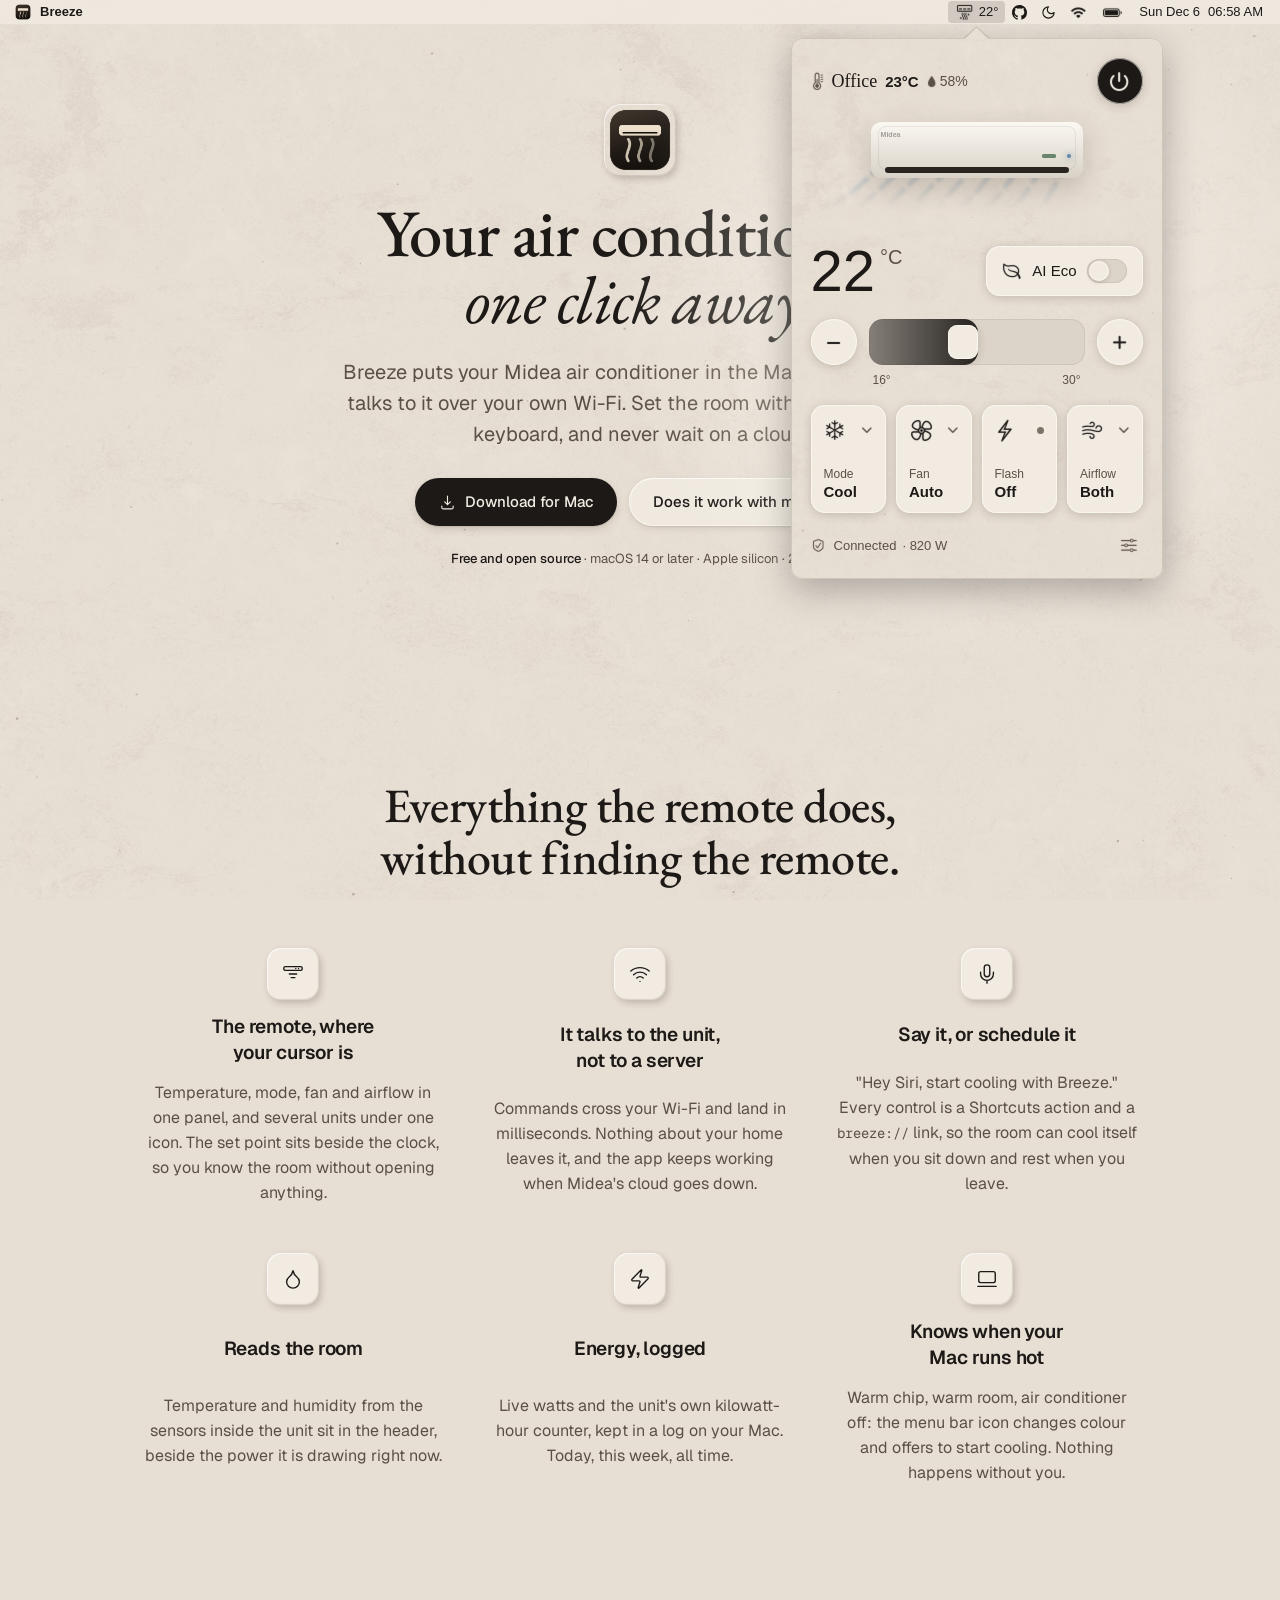
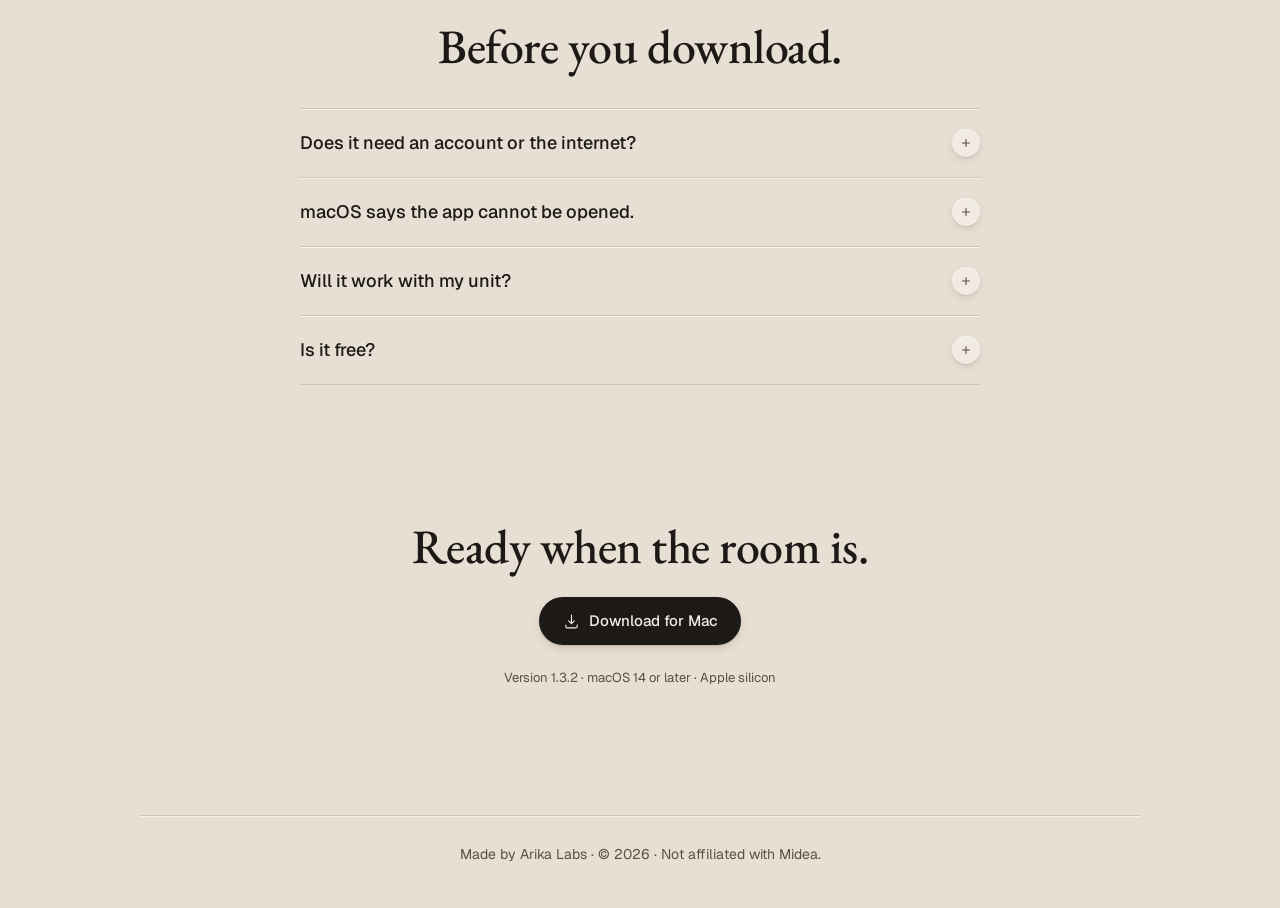
==== commit 1823ec4e: "Breeze 1.3.2 A breeze:// link naming an unknown unit now does nothing and shows a notice, matching t" ====
--- a/site/index.html
+++ b/site/index.html
@@ -174,7 +174,7 @@
         <h1>Your air conditioner,<br><em>one click away.</em></h1>
         <p class="lede">Breeze puts your Midea air conditioner in the Mac menu bar and talks to it over your own Wi-Fi. Set the room without leaving the keyboard, and never wait on a cloud.</p>
         <div class="cta">
-          <a class="btn btn-primary" href="download.html"><svg fill="none" stroke="currentColor" stroke-width="1.6" stroke-linecap="round" stroke-linejoin="round" aria-hidden="true"><use href="#i-down"/></svg>Download for Mac</a>
+          <a class="btn btn-primary" href="/download"><svg fill="none" stroke="currentColor" stroke-width="1.6" stroke-linecap="round" stroke-linejoin="round" aria-hidden="true"><use href="#i-down"/></svg>Download for Mac</a>
           <button class="btn btn-secondary" type="button" data-open="models">Does it work with my unit?</button>
         </div>
         <p class="fine"><b>Free and open source</b> · macOS 14 or later · Apple silicon · 2.6 MB</p>
@@ -294,8 +294,8 @@
   <section class="closing">
     <div class="wrap center">
       <h2>Ready when the room is.</h2>
-      <a class="btn btn-primary" href="download.html"><svg fill="none" stroke="currentColor" stroke-width="1.6" stroke-linecap="round" stroke-linejoin="round" aria-hidden="true"><use href="#i-down"/></svg>Download for Mac</a>
-      <p class="fine">Version 1.3.1 · macOS 14 or later · Apple silicon</p>
+      <a class="btn btn-primary" href="/download"><svg fill="none" stroke="currentColor" stroke-width="1.6" stroke-linecap="round" stroke-linejoin="round" aria-hidden="true"><use href="#i-down"/></svg>Download for Mac</a>
+      <p class="fine">Version 1.3.2 · macOS 14 or later · Apple silicon</p>
     </div>
   </section>
 </main>
